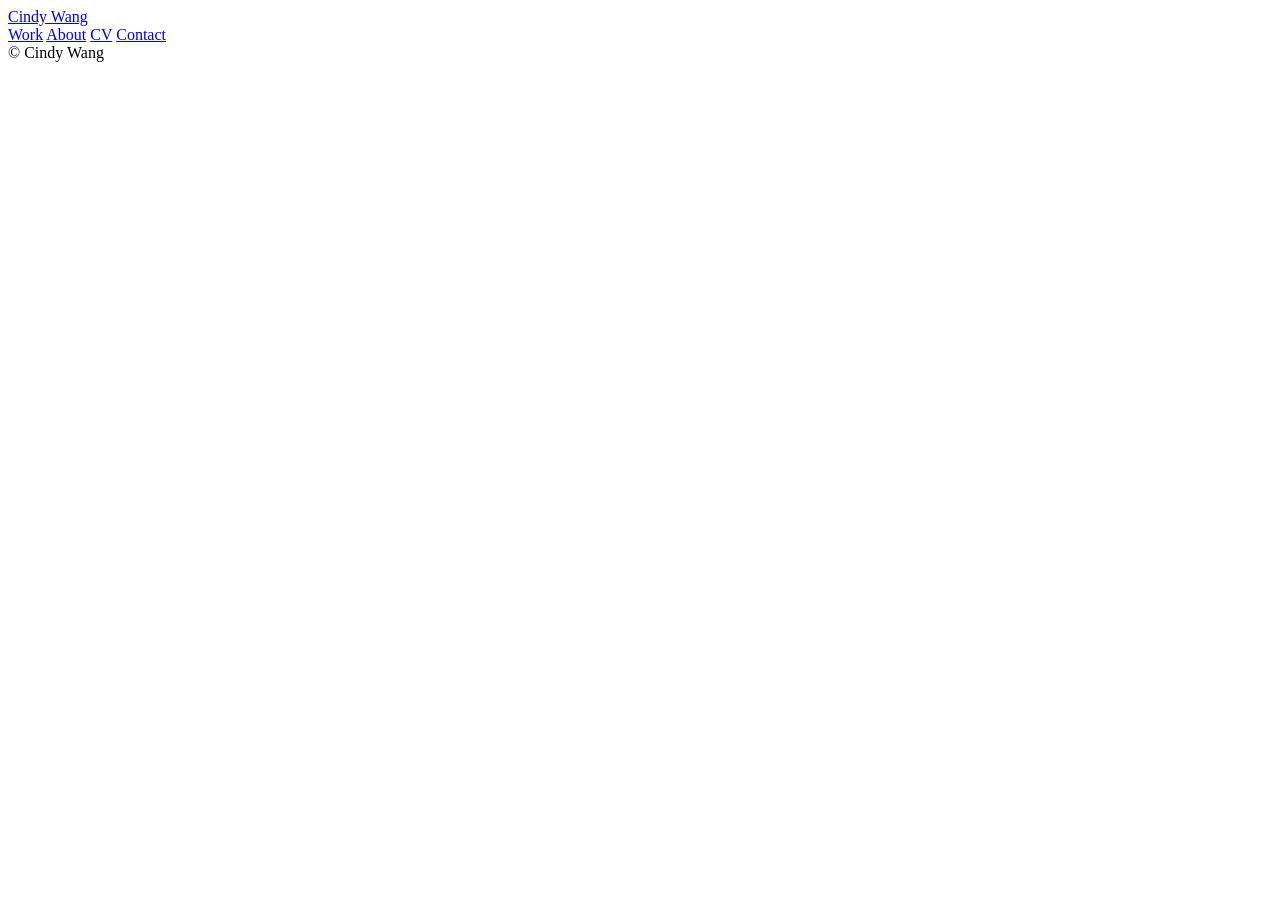
==== index.html @ 5b5d0449 "Rename cindy-wang-portfolio/index.html to index.html" ====
<!doctype html>
<html lang="en">
<head>
  <meta charset="utf-8">
  <meta name="viewport" content="width=device-width, initial-scale=1">
  <meta name="description" content="Cindy Wang — paintings and drawings.">
  <title>Cindy Wang — Work</title>
  <link rel="stylesheet" href="style.css">
</head>
<body>
  <header class="site-header">
    <a class="site-name" href="#work">Cindy Wang</a>
    <nav aria-label="Main navigation">
      <a href="#work" data-page="work">Work</a>
      <a href="#about" data-page="about">About</a>
      <a href="#cv" data-page="cv">CV</a>
      <a href="#contact" data-page="contact">Contact</a>
    </nav>
  </header>
  <main id="content" tabindex="-1"></main>
  <footer>© <span id="year"></span> Cindy Wang</footer>
  <dialog id="viewer" aria-label="Artwork viewer">
    <button class="close" aria-label="Close image">×</button>
    <button class="previous" aria-label="Previous artwork">←</button>
    <div class="viewer-content"><img id="viewer-image" alt=""><p id="viewer-caption"></p></div>
    <button class="next" aria-label="Next artwork">→</button>
  </dialog>
  <script src="script.js"></script>
</body>
</html>
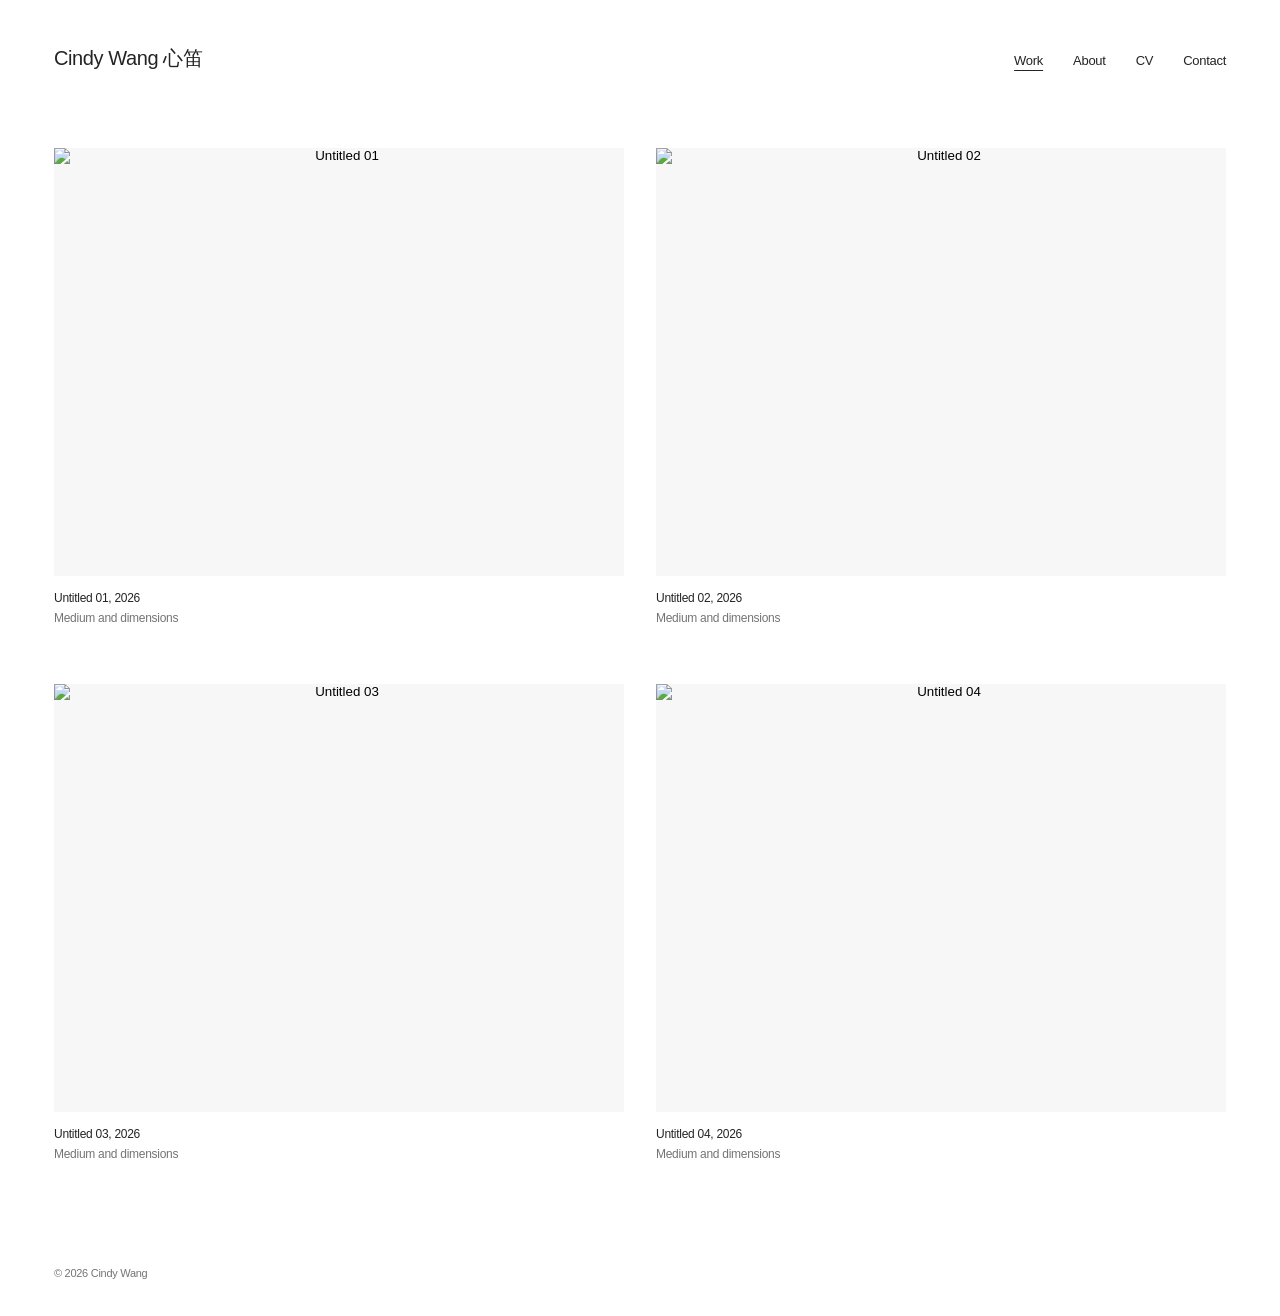
==== commit cf47f276: "Update title and site name to include 心笛" ====
--- a/index.html
+++ b/index.html
@@ -4,12 +4,12 @@
   <meta charset="utf-8">
   <meta name="viewport" content="width=device-width, initial-scale=1">
   <meta name="description" content="Cindy Wang — paintings and drawings.">
-  <title>Cindy Wang — Work</title>
+<title>Cindy Wang 心笛</title>
   <link rel="stylesheet" href="style.css">
 </head>
 <body>
   <header class="site-header">
-    <a class="site-name" href="#work">Cindy Wang</a>
+<a class="site-name" href="#work">Cindy Wang 心笛</a>
     <nav aria-label="Main navigation">
       <a href="#work" data-page="work">Work</a>
       <a href="#about" data-page="about">About</a>
--- a/style.css
+++ b/style.css
@@ -0,0 +1,262 @@
+
+:root {
+  color-scheme: light;
+  --ink: #242424;
+  --muted: #747474;
+  --gap: 32px;
+}
+
+* {
+  box-sizing: border-box;
+}
+
+html {
+  scroll-behavior: smooth;
+}
+
+body {
+  margin: 0;
+  background: white;
+  color: var(--ink);
+  font-family: "Helvetica Neue", Helvetica, Arial, sans-serif;
+  font-size: 14px;
+  font-weight: 400;
+  line-height: 1.5;
+  letter-spacing: -0.02em;
+}
+
+a {
+  color: inherit;
+  text-decoration: none;
+}
+
+a:hover,
+a:focus-visible {
+  text-decoration: underline;
+  text-underline-offset: 4px;
+}
+
+/* HEADER */
+
+.site-header {
+  max-width: 1440px;
+  margin: auto;
+  padding: 43px 54px 75px;
+  display: flex;
+  justify-content: space-between;
+  gap: 24px;
+  align-items: baseline;
+}
+
+.site-name {
+  font-size: 20px;
+  font-weight: 400;
+  letter-spacing: -0.02em;
+}
+
+.site-header nav {
+  display: flex;
+  gap: 30px;
+  font-size: 13px;
+}
+
+.site-header nav a[aria-current=page] {
+  text-decoration: underline;
+  text-underline-offset: 5px;
+}
+
+/* MAIN CONTENT */
+
+main {
+  max-width: 1440px;
+  margin: auto;
+  padding: 0 54px;
+  min-height: 55vh;
+}
+
+/* ARTWORK GALLERY */
+
+.gallery {
+  display: grid;
+  grid-template-columns: repeat(2, minmax(0, 1fr));
+  gap: 56px var(--gap);
+}
+
+.artwork {
+  min-width: 0;
+}
+
+.artwork button {
+  border: 0;
+  background: transparent;
+  padding: 0;
+  width: 100%;
+  cursor: zoom-in;
+  display: block;
+}
+
+.artwork img {
+  display: block;
+  width: 100%;
+  height: auto;
+  aspect-ratio: 4/3;
+  object-fit: contain;
+  background: #f7f7f7;
+}
+
+.artwork .details {
+  font-size: 12px;
+  margin-top: 12px;
+  line-height: 1.7;
+}
+
+.artwork .details .secondary {
+  color: var(--muted);
+}
+
+/* ABOUT, CV, CONTACT */
+
+.text-page {
+  max-width: 620px;
+  line-height: 1.85;
+  font-size: 14px;
+}
+
+.text-page h1 {
+  font-size: 18px;
+  font-weight: 400;
+  margin: 0 0 26px;
+}
+
+.text-page p {
+  margin: 0 0 16px;
+}
+
+.text-page a {
+  text-decoration: underline;
+  text-underline-offset: 3px;
+}
+
+/* FOOTER */
+
+footer {
+  max-width: 1440px;
+  margin: 100px auto 0;
+  padding: 0 54px 35px;
+  font-size: 11px;
+  color: var(--muted);
+}
+
+/* ARTWORK IMAGE VIEWER */
+
+dialog {
+  position: fixed;
+  inset: 0;
+  border: 0;
+  padding: 45px 72px;
+  background: #fff;
+  max-width: none;
+  max-height: none;
+  width: 100vw;
+  height: 100vh;
+}
+
+dialog::backdrop {
+  background: rgba(255, 255, 255, 0.96);
+}
+
+.viewer-content {
+  height: 100%;
+  display: flex;
+  flex-direction: column;
+  align-items: center;
+  justify-content: center;
+  gap: 14px;
+}
+
+.viewer-content img {
+  max-width: 100%;
+  max-height: calc(100vh - 145px);
+  object-fit: contain;
+}
+
+.viewer-content p {
+  font-size: 12px;
+  color: var(--muted);
+  margin: 0;
+  text-align: center;
+}
+
+dialog button {
+  position: absolute;
+  border: 0;
+  background: transparent;
+  font: 22px Arial;
+  cursor: pointer;
+  color: var(--ink);
+  padding: 12px;
+}
+
+.close {
+  right: 22px;
+  top: 16px;
+}
+
+.previous {
+  left: 15px;
+  top: 50%;
+}
+
+.next {
+  right: 15px;
+  top: 50%;
+}
+
+/* MOBILE LAYOUT */
+
+@media (max-width: 700px) {
+  .site-header {
+    padding: 25px 22px 45px;
+    display: block;
+  }
+
+  .site-name {
+    display: block;
+    margin-bottom: 19px;
+  }
+
+  .site-header nav {
+    gap: 22px;
+    flex-wrap: wrap;
+  }
+
+  main {
+    padding: 0 22px;
+  }
+
+  .gallery {
+    grid-template-columns: 1fr;
+    gap: 42px;
+  }
+
+  .artwork img {
+    aspect-ratio: auto;
+  }
+
+  footer {
+    padding: 0 22px 25px;
+    margin-top: 70px;
+  }
+
+  dialog {
+    padding: 65px 35px;
+  }
+
+  .previous {
+    left: 0;
+  }
+
+  .next {
+    right: 0;
+  }
+}
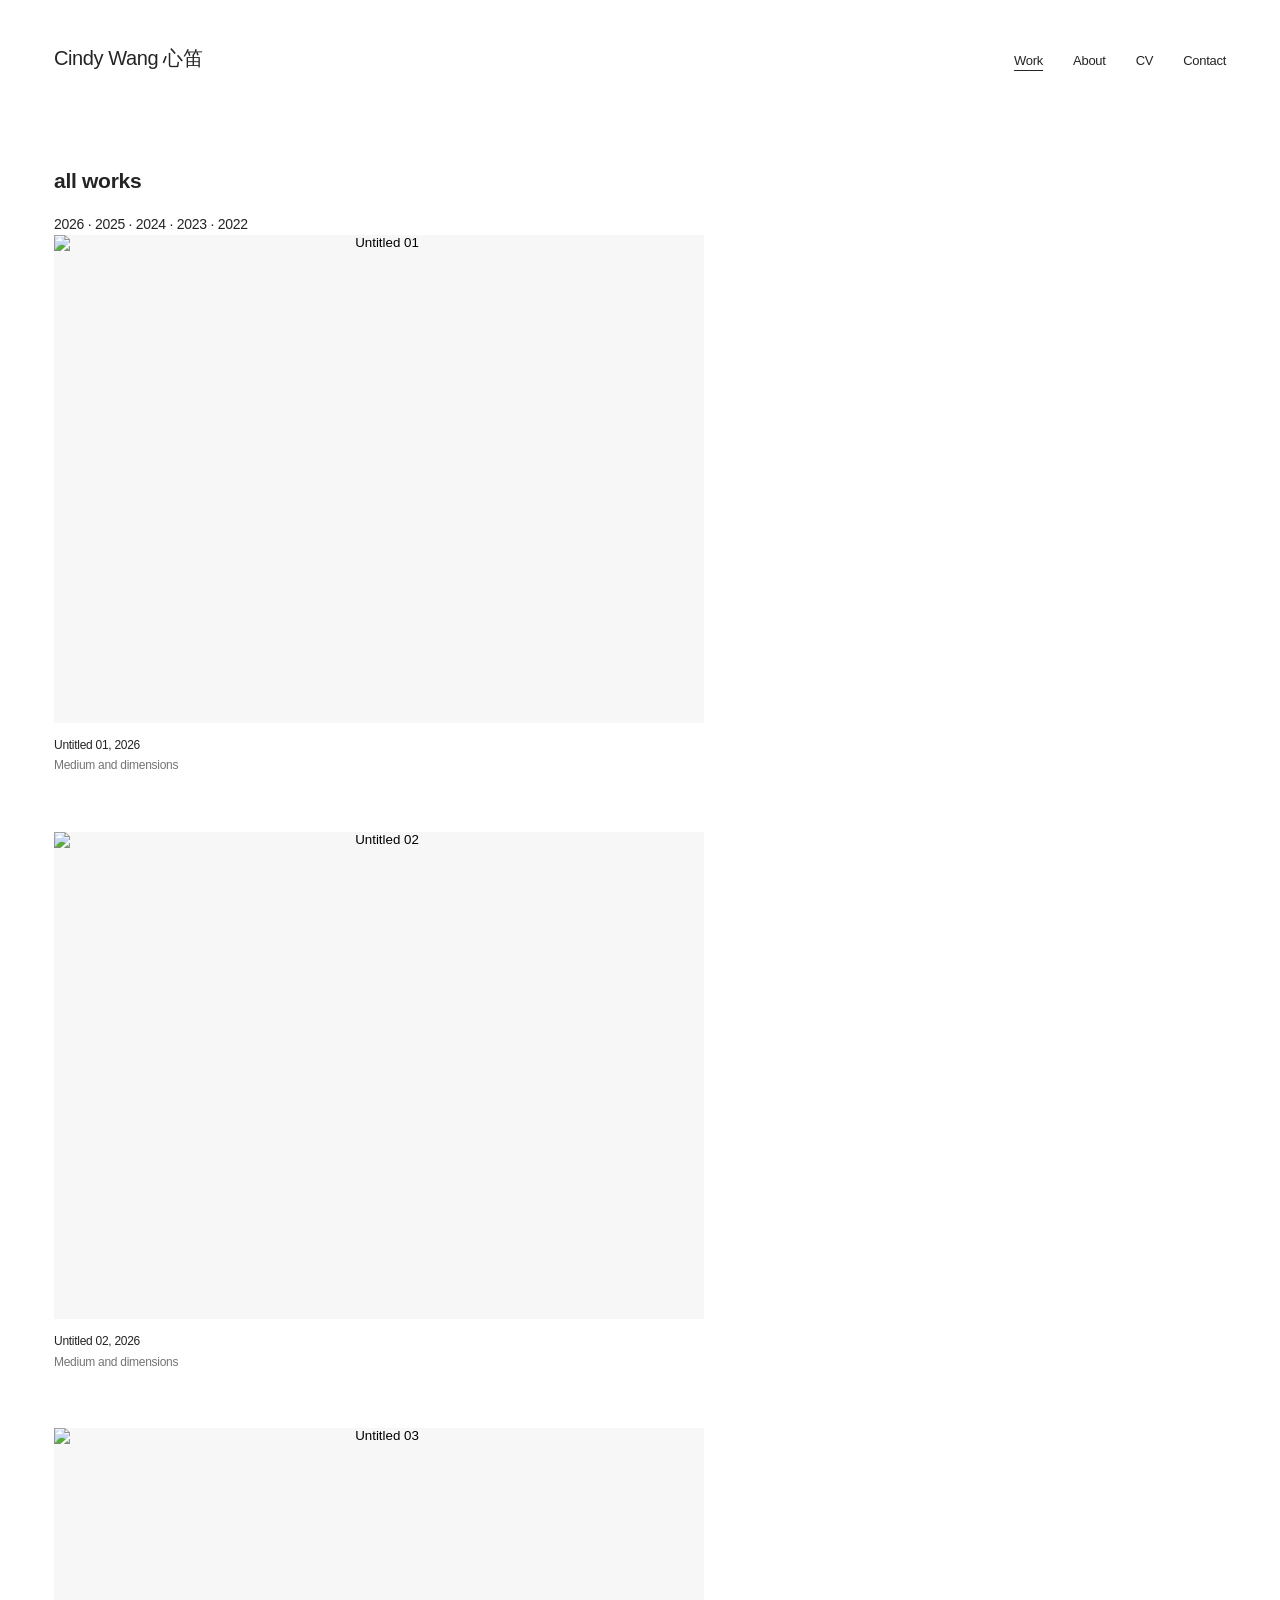
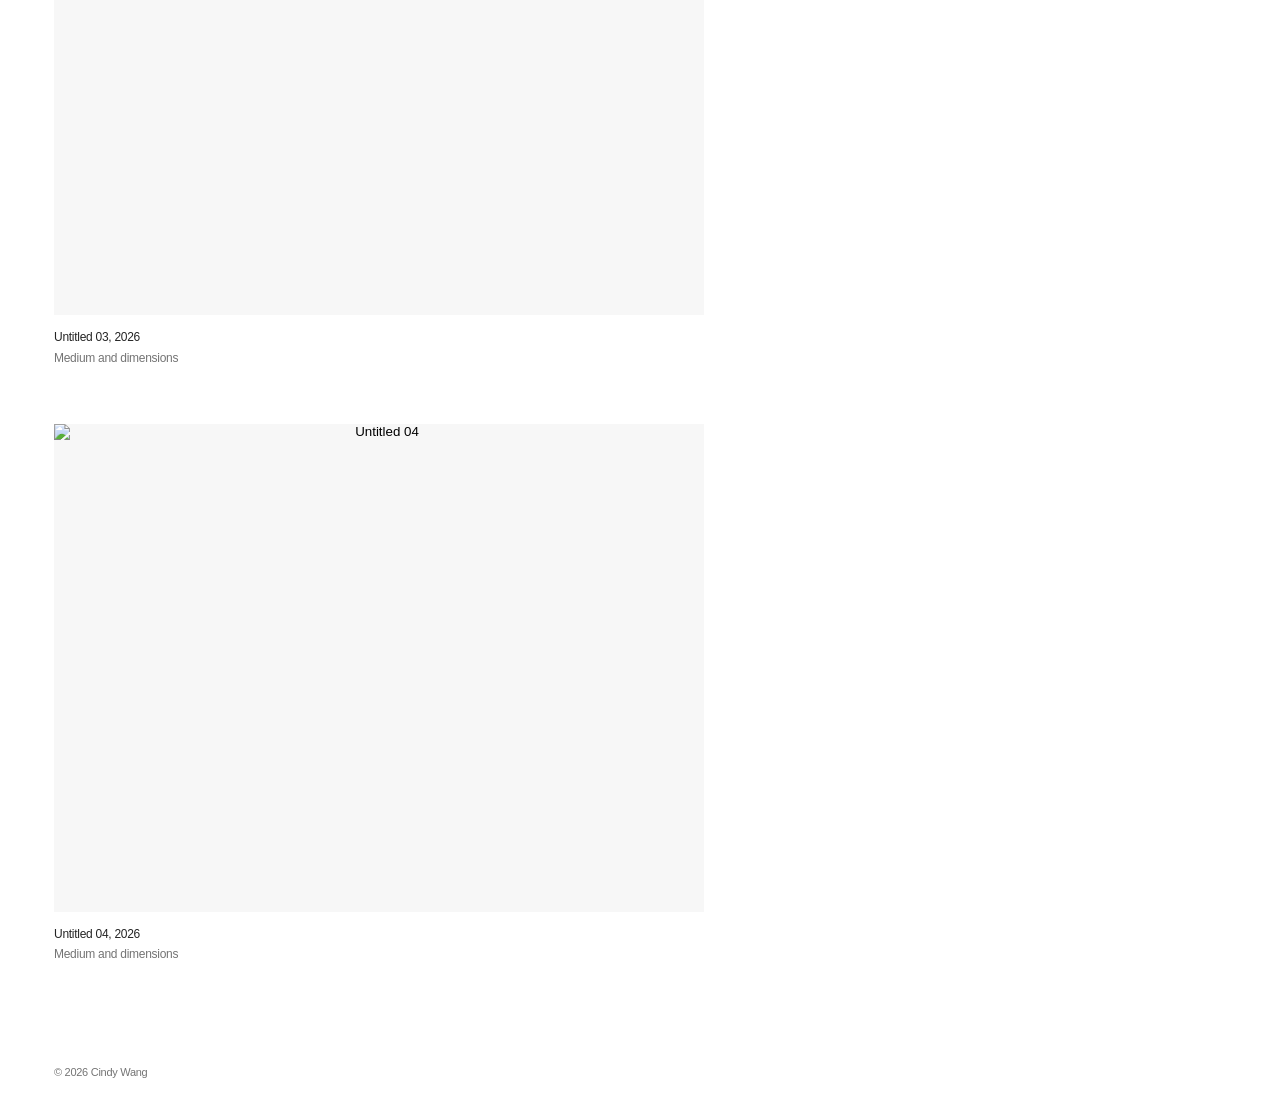
==== commit e374f774: "Enhance main layout with work index section Added a work index section with navigation for years." ====
--- a/index.html
+++ b/index.html
@@ -17,7 +17,25 @@
       <a href="#contact" data-page="contact">Contact</a>
     </nav>
   </header>
-  <main id="content" tabindex="-1"></main>
+ <main>
+  <section class="work-index" id="work-index">
+    <h1>all works</h1>
+
+    <nav class="year-nav" aria-label="Browse by year">
+      <a href="#work" data-year="2026">2026</a>
+      <span>·</span>
+      <a href="#work" data-year="2025">2025</a>
+      <span>·</span>
+      <a href="#work" data-year="2024">2024</a>
+      <span>·</span>
+      <a href="#work" data-year="2023">2023</a>
+      <span>·</span>
+      <a href="#work" data-year="2022">2022</a>
+    </nav>
+  </section>
+
+  <div id="content" tabindex="-1"></div>
+</main>
   <footer>© <span id="year"></span> Cindy Wang</footer>
   <dialog id="viewer" aria-label="Artwork viewer">
     <button class="close" aria-label="Close image">×</button>
--- a/style.css
+++ b/style.css
@@ -76,10 +76,12 @@
 
 /* ARTWORK GALLERY */
 
+
 .gallery {
   display: grid;
-  grid-template-columns: repeat(2, minmax(0, 1fr));
-  gap: 56px var(--gap);
+  grid-template-columns: 1fr;
+  gap: 56px;
+  max-width: 650px;
 }
 
 .artwork {
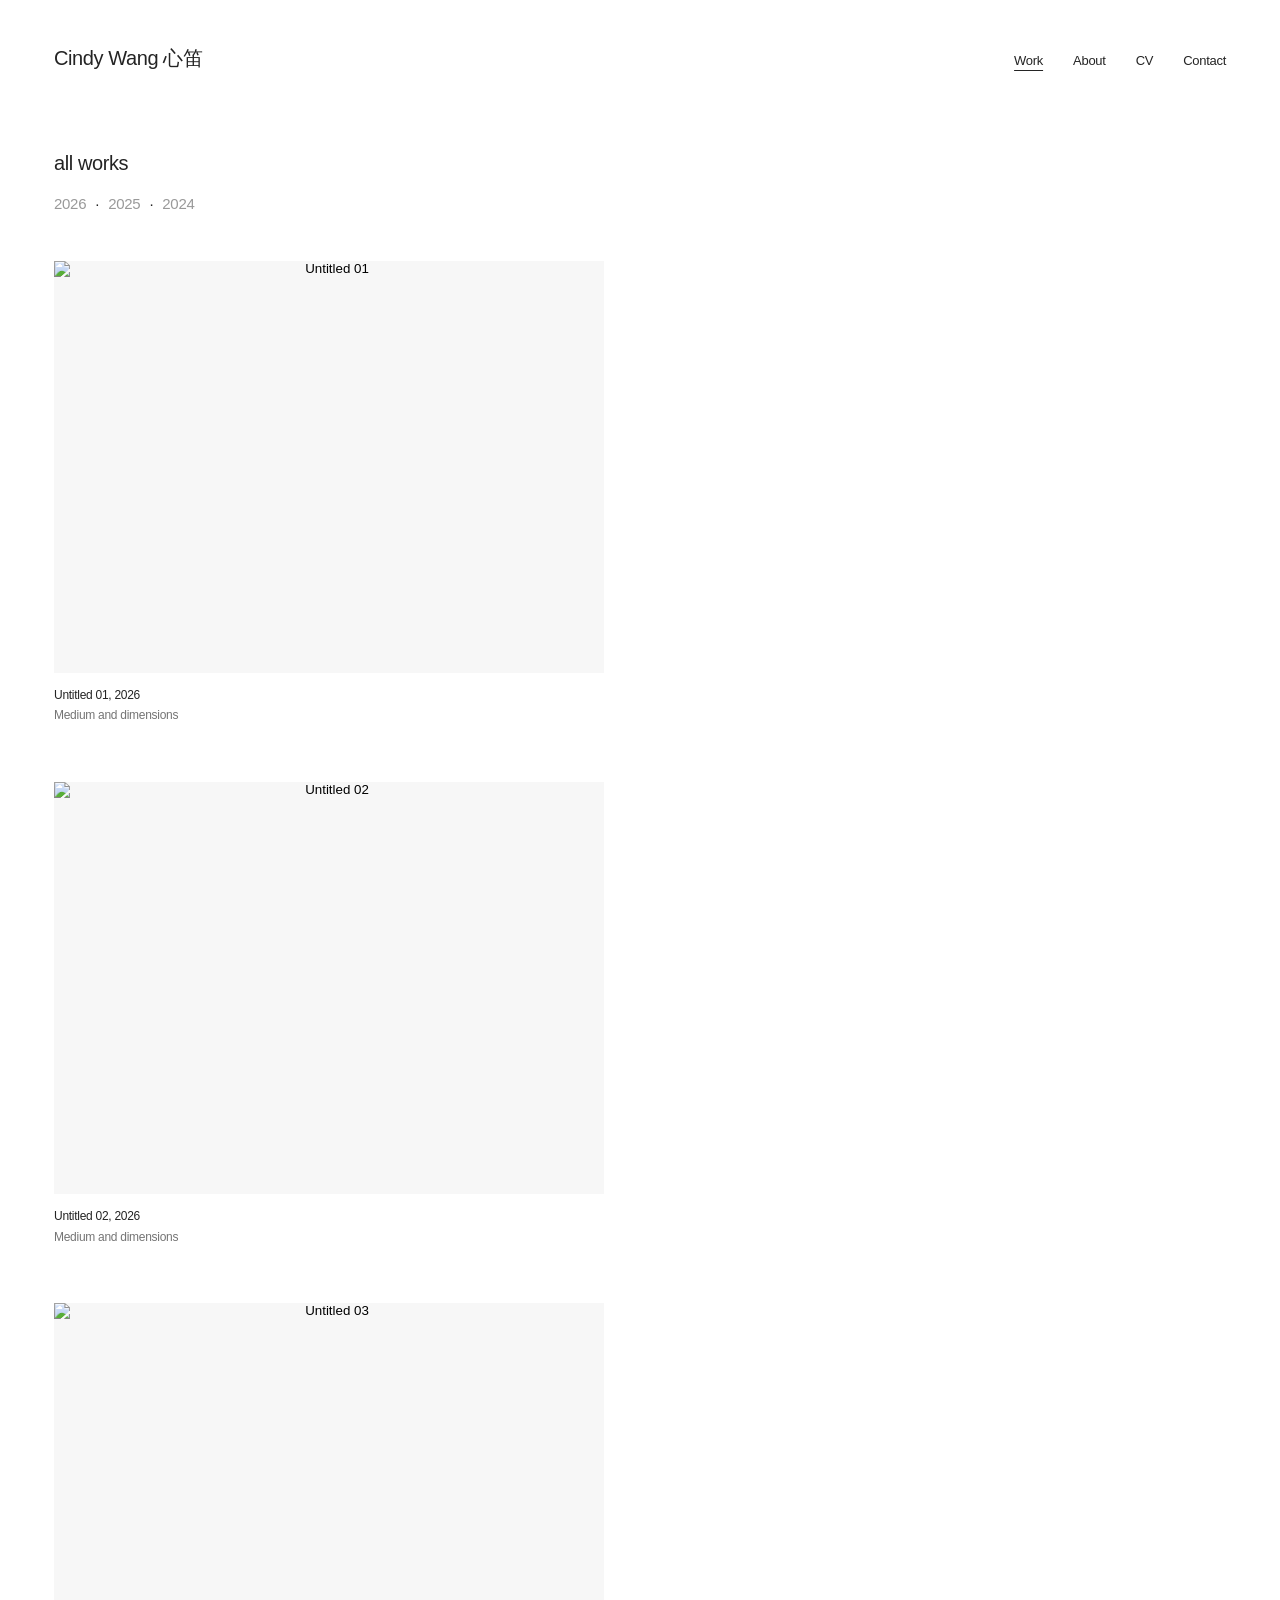
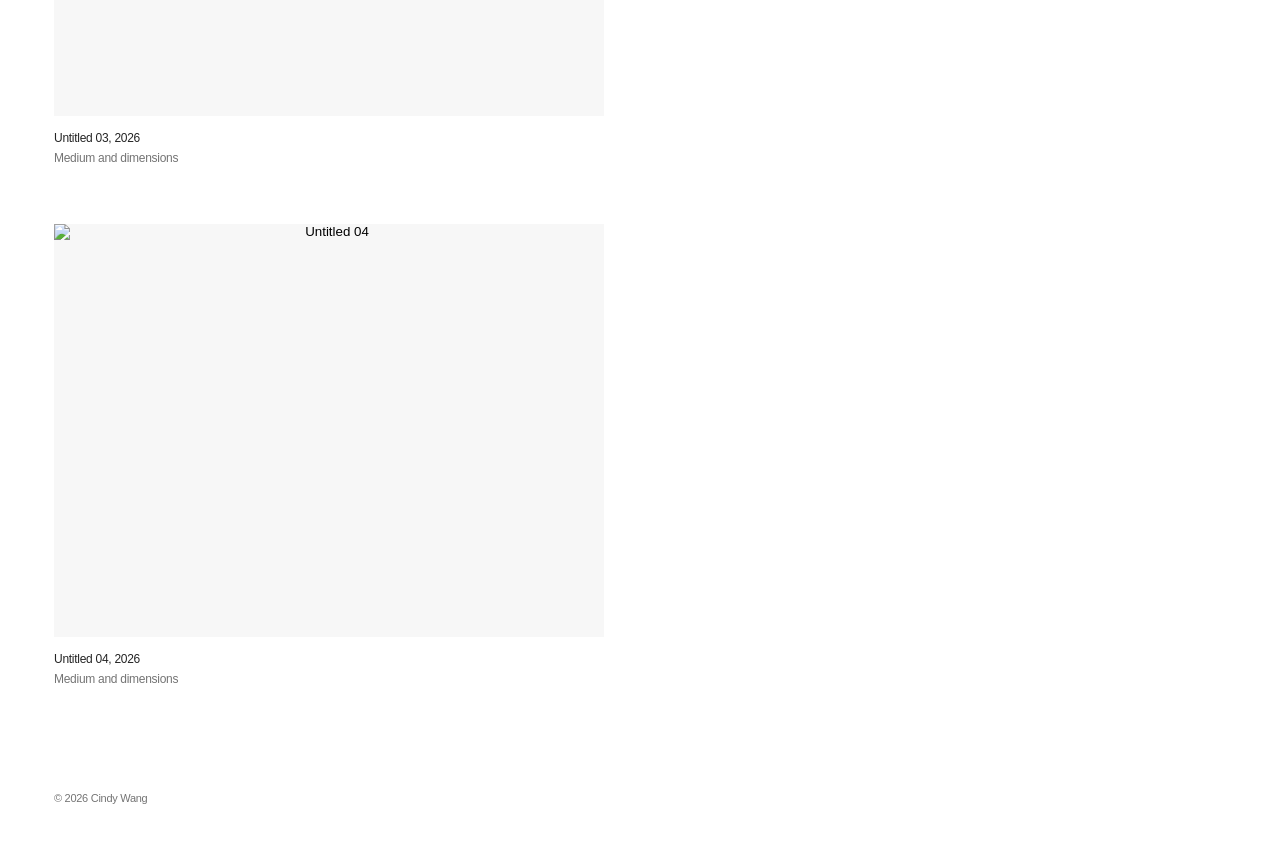
==== commit d11398e2: "Update year navigation in index.html Removed year navigation links for 2023 and 2022." ====
--- a/index.html
+++ b/index.html
@@ -21,17 +21,13 @@
   <section class="work-index" id="work-index">
     <h1>all works</h1>
 
-    <nav class="year-nav" aria-label="Browse by year">
-      <a href="#work" data-year="2026">2026</a>
-      <span>·</span>
-      <a href="#work" data-year="2025">2025</a>
-      <span>·</span>
-      <a href="#work" data-year="2024">2024</a>
-      <span>·</span>
-      <a href="#work" data-year="2023">2023</a>
-      <span>·</span>
-      <a href="#work" data-year="2022">2022</a>
-    </nav>
+<nav class="year-nav" aria-label="Browse by year">
+  <a href="#work" data-year="2026">2026</a>
+  <span>·</span>
+  <a href="#work" data-year="2025">2025</a>
+  <span>·</span>
+  <a href="#work" data-year="2024">2024</a>
+</nav>
   </section>
 
   <div id="content" tabindex="-1"></div>
--- a/style.css
+++ b/style.css
@@ -77,11 +77,14 @@
 /* ARTWORK GALLERY */
 
 
+
 .gallery {
   display: grid;
   grid-template-columns: 1fr;
   gap: 56px;
-  max-width: 650px;
+  max-width: 550px;
+  margin-left: 0;
+  margin-right: auto;
 }
 
 .artwork {
@@ -262,3 +265,37 @@
     right: 0;
   }
 }
+
+/* WORK INDEX */
+
+.work-index {
+  margin-bottom: 45px;
+}
+
+.work-index h1 {
+  font-size: 20px;
+  font-weight: 400;
+  letter-spacing: -0.02em;
+  margin: 0 0 15px;
+}
+
+.year-nav {
+  display: flex;
+  flex-wrap: wrap;
+  align-items: center;
+  gap: 9px;
+  font-size: 15px;
+}
+
+.year-nav a {
+  color: #999999;
+  text-decoration: none;
+}
+
+.year-nav a:hover {
+  color: #242424;
+}
+
+.year-nav span {
+  color: #242424;
+}
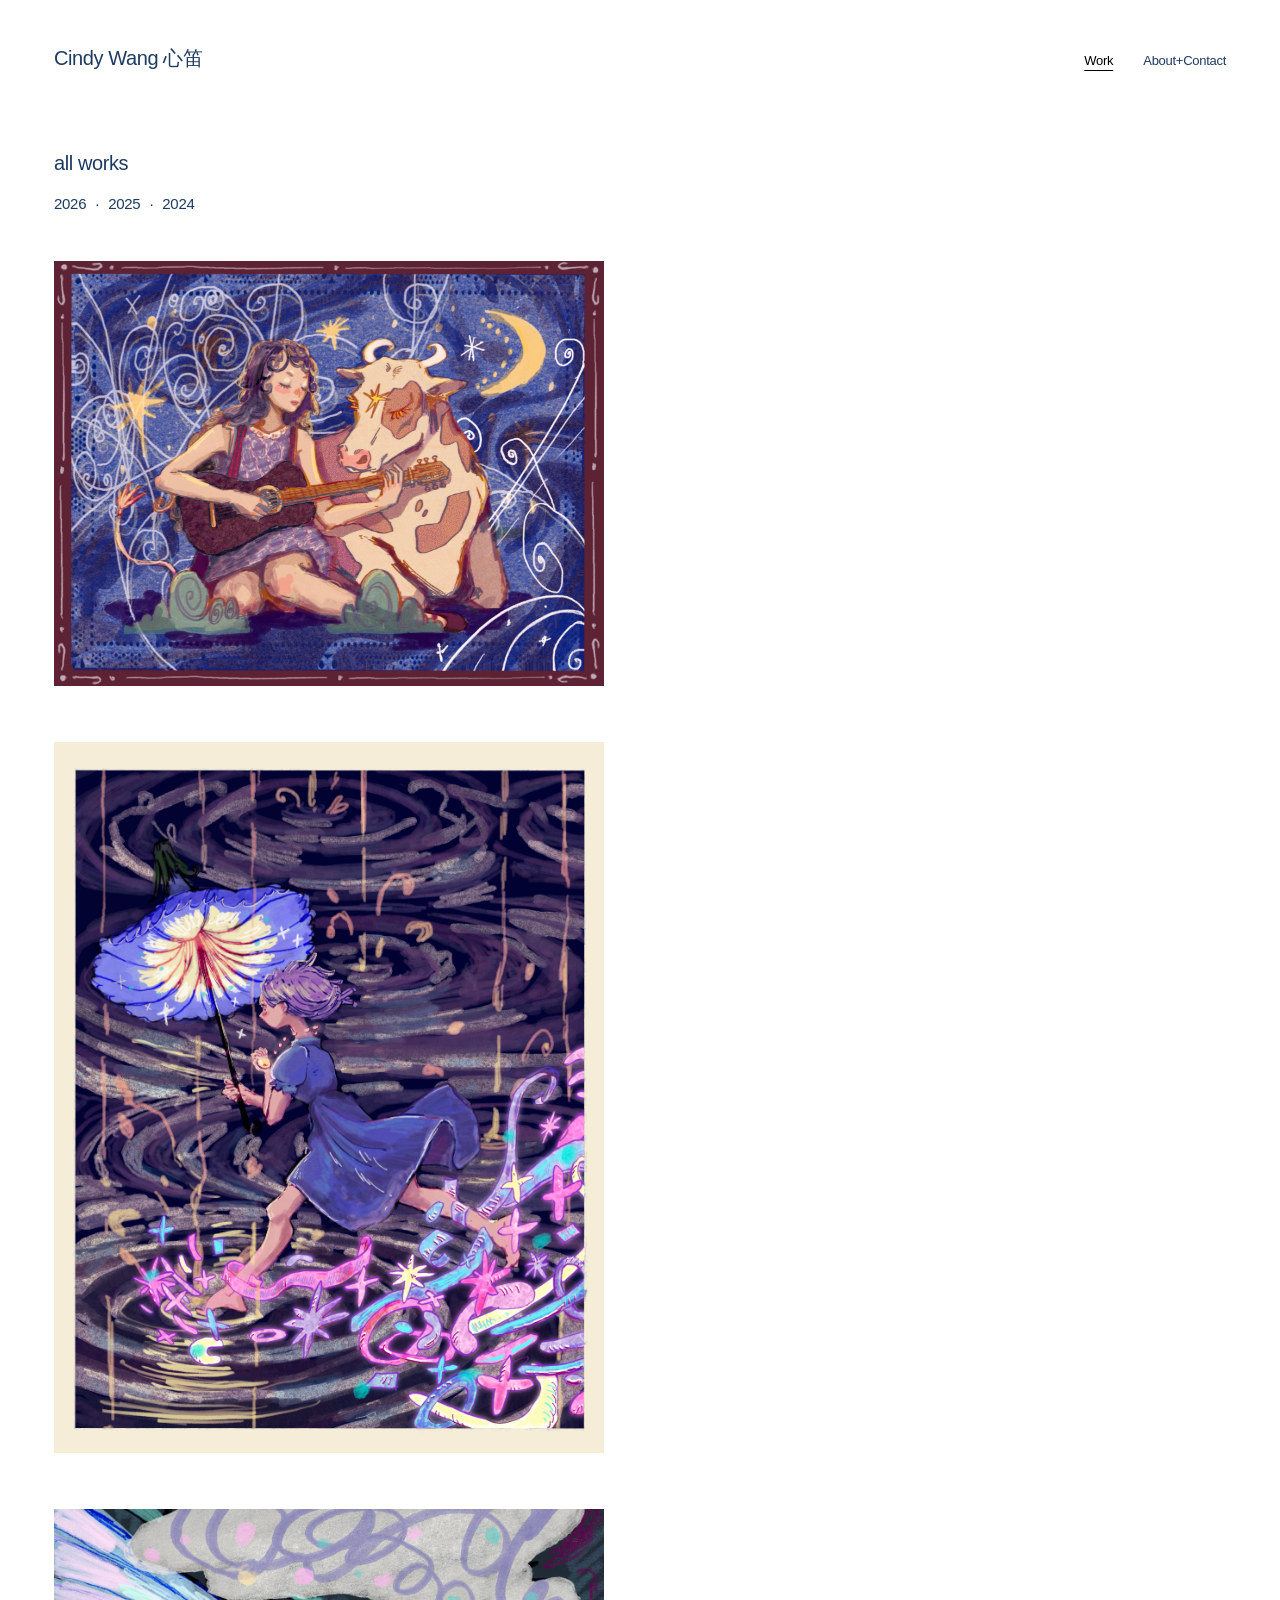
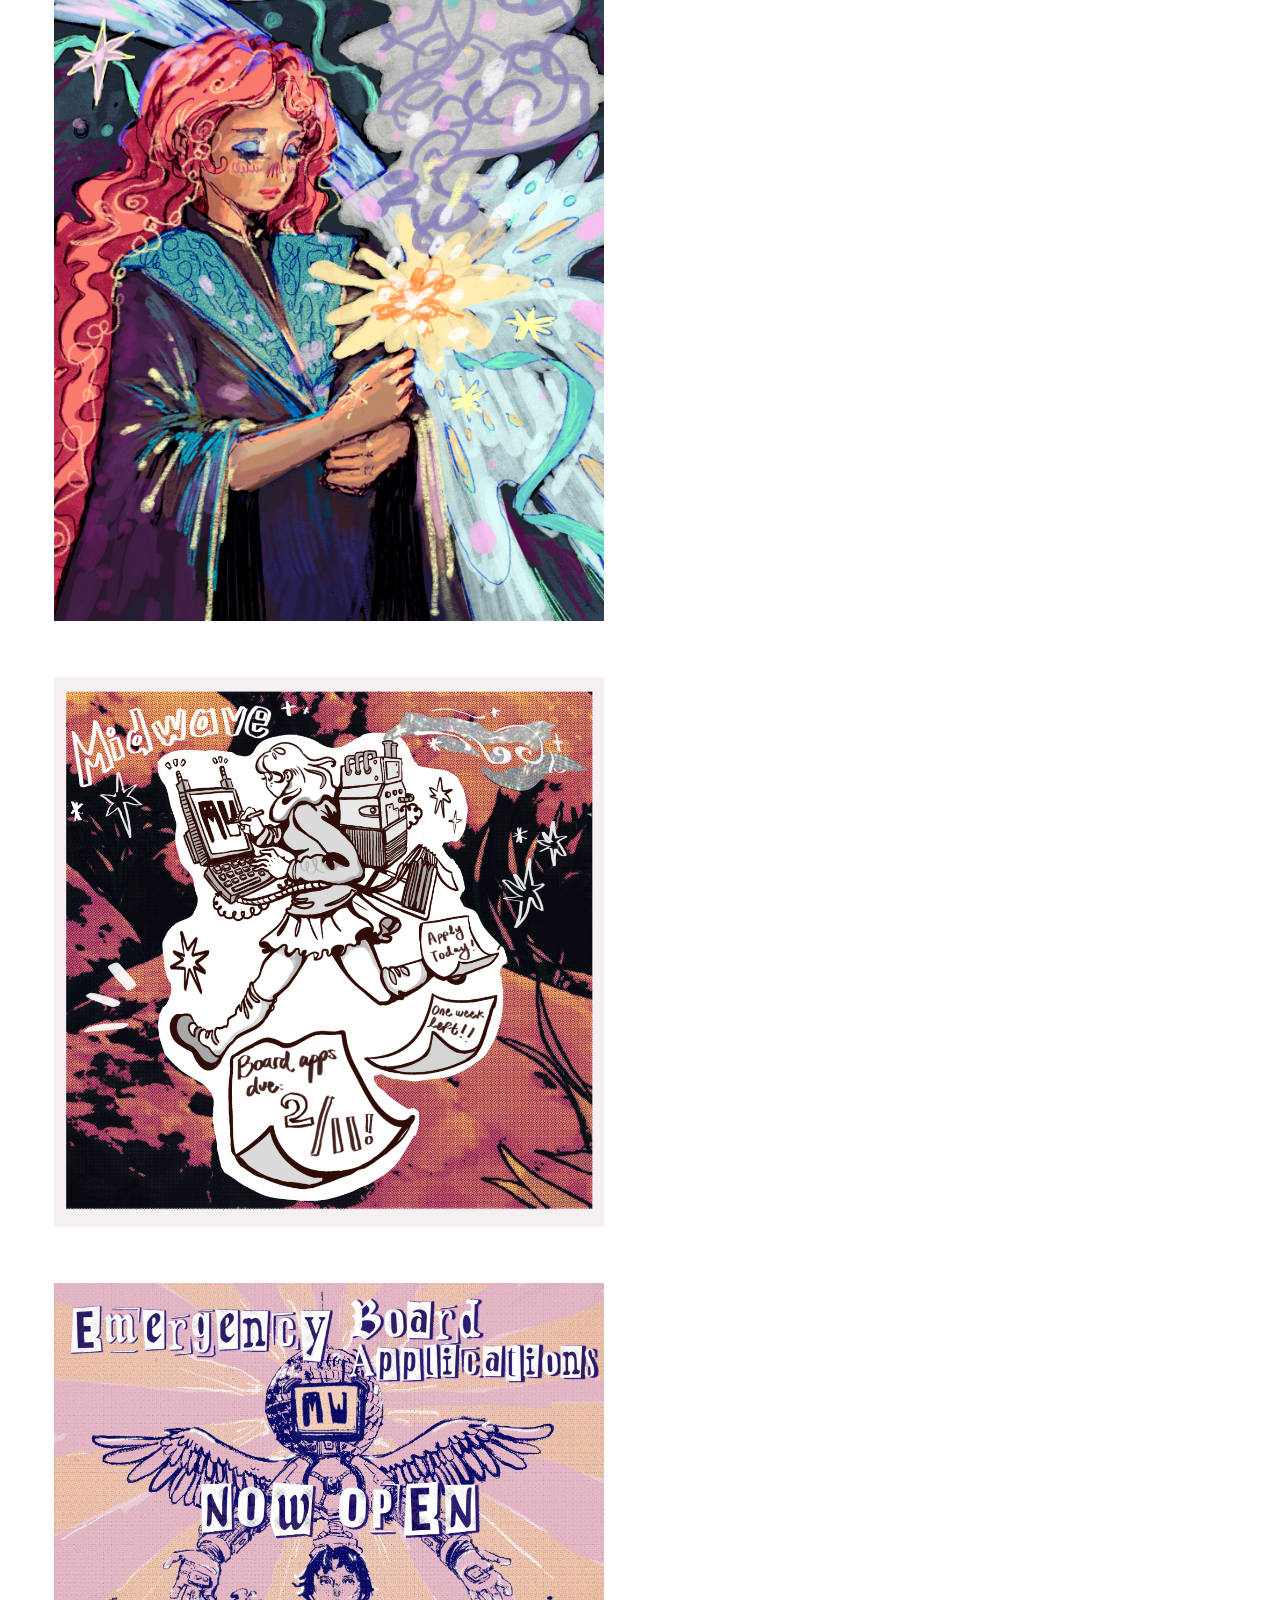
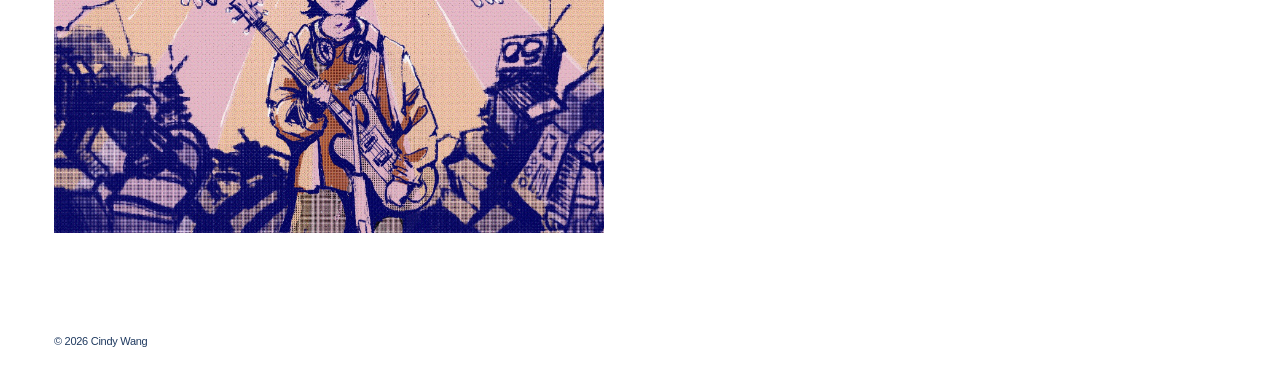
==== commit c25490d4: "Update navigation links in index.html Merged the 'About' and 'Contact' links into a single link." ====
--- a/index.html
+++ b/index.html
@@ -11,10 +11,8 @@
   <header class="site-header">
 <a class="site-name" href="#work">Cindy Wang 心笛</a>
     <nav aria-label="Main navigation">
-      <a href="#work" data-page="work">Work</a>
-      <a href="#about" data-page="about">About</a>
-      <a href="#cv" data-page="cv">CV</a>
-      <a href="#contact" data-page="contact">Contact</a>
+<a href="#work" data-page="work">Work</a>
+<a href="#about" data-page="about">About+Contact</a>
     </nav>
   </header>
  <main>
--- a/style.css
+++ b/style.css
@@ -104,9 +104,9 @@
   display: block;
   width: 100%;
   height: auto;
-  aspect-ratio: 4/3;
+  aspect-ratio: auto;
   object-fit: contain;
-  background: #f7f7f7;
+  background: transparent;
 }
 
 .artwork .details {
@@ -299,3 +299,82 @@
 .year-nav span {
   color: #242424;
 }
+
+/* Hide year navigation on other pages */
+
+body:not(:has(#work-index)) .work-index {
+  display: none;
+}
+
+body:has(#content .text-page) .work-index {
+  display: none;
+}
+
+/* WEBSITE TEXT COLORS */
+
+:root {
+  --ink: #1F3A60;
+  --muted: #1F3A60;
+}
+
+/* All text */
+
+body {
+  color: #1F3A60;
+}
+
+/* All links */
+
+a,
+a:visited {
+  color: #1F3A60;
+}
+
+/* Hover, click, and keyboard focus */
+
+a:hover,
+a:active,
+a:focus-visible {
+  color: #000000;
+}
+
+/* Navigation links */
+
+.site-header nav a[aria-current="page"] {
+  color: #000000;
+}
+
+/* Year navigation */
+
+.year-nav a,
+.year-nav span {
+  color: #1F3A60;
+}
+
+.year-nav a:hover,
+.year-nav a:active,
+.year-nav a:focus-visible {
+  color: #000000;
+}
+
+/* Artwork descriptions and secondary text */
+
+.artwork .details,
+.artwork .details .secondary,
+.text-page,
+footer,
+.viewer-content p {
+  color: #1F3A60;
+}
+
+/* Artwork viewer buttons */
+
+dialog button {
+  color: #1F3A60;
+}
+
+dialog button:hover,
+dialog button:active {
+  color: #000000;
+}
+
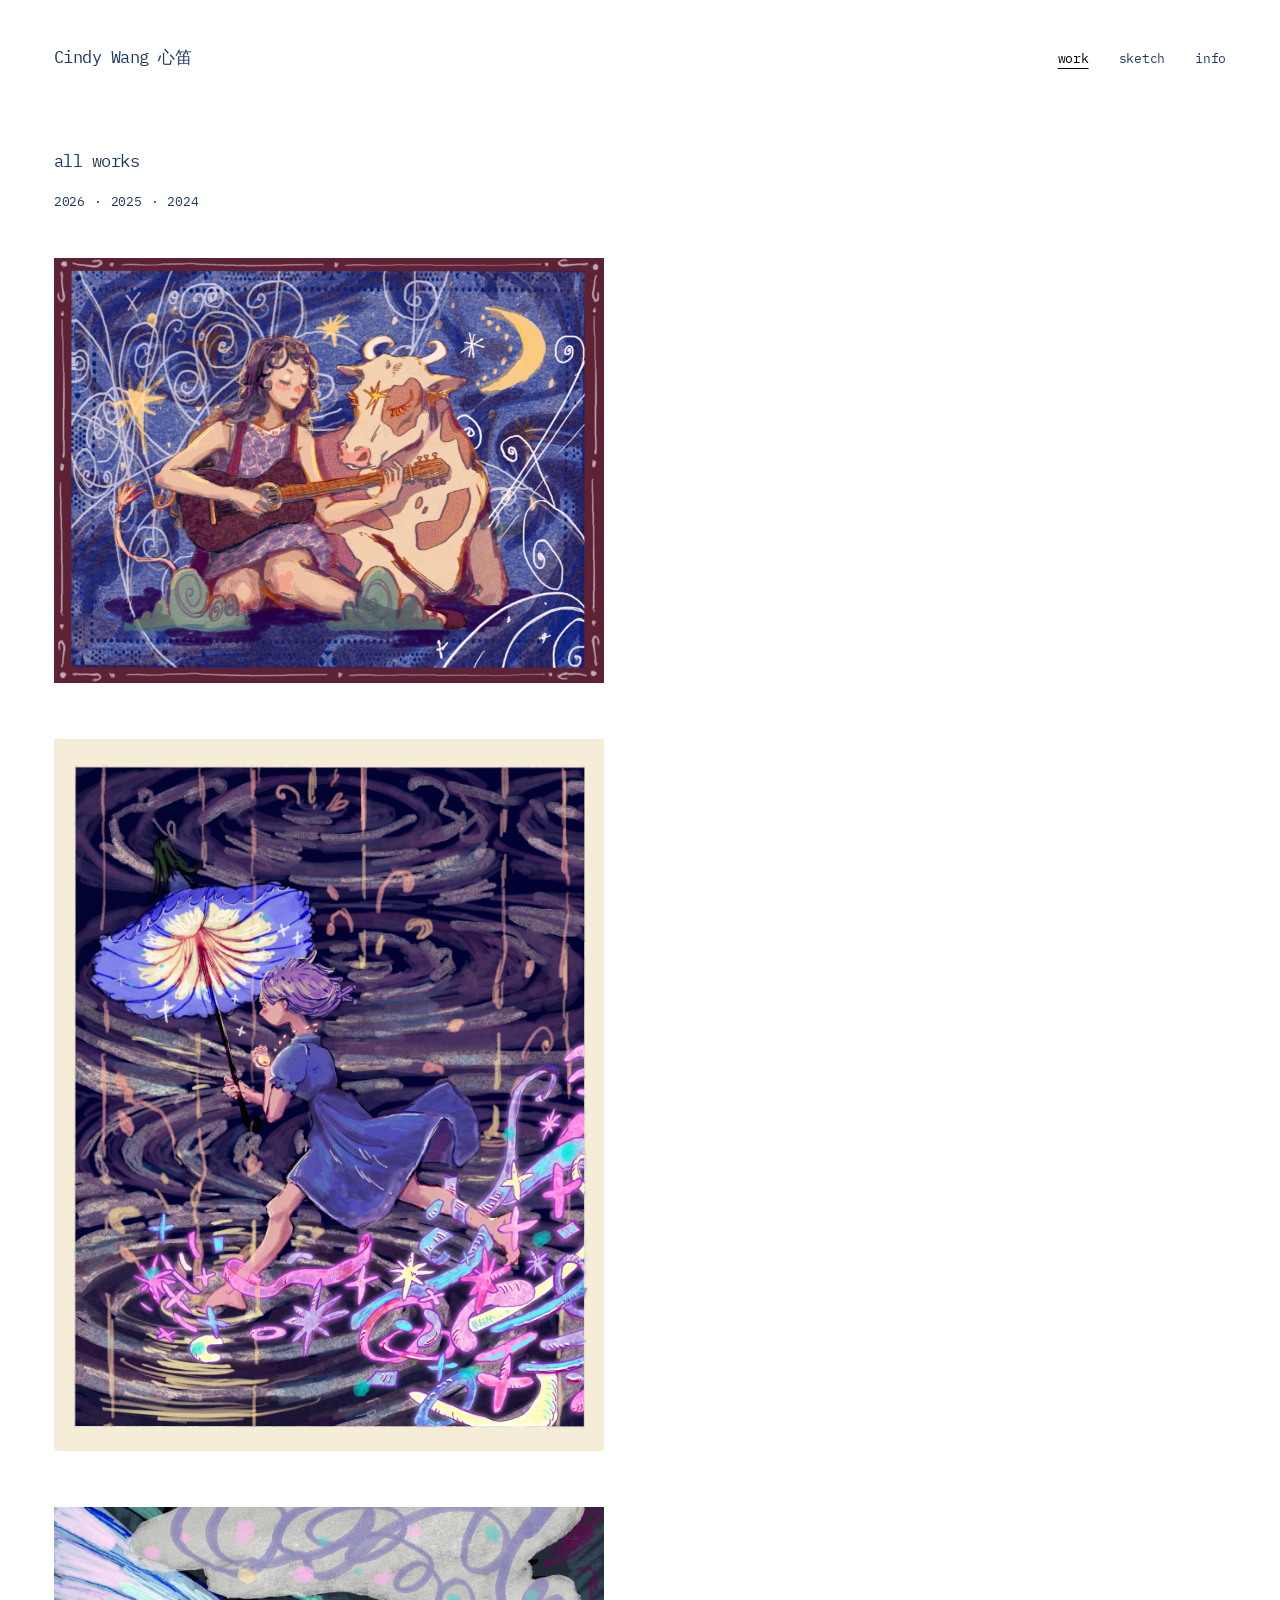
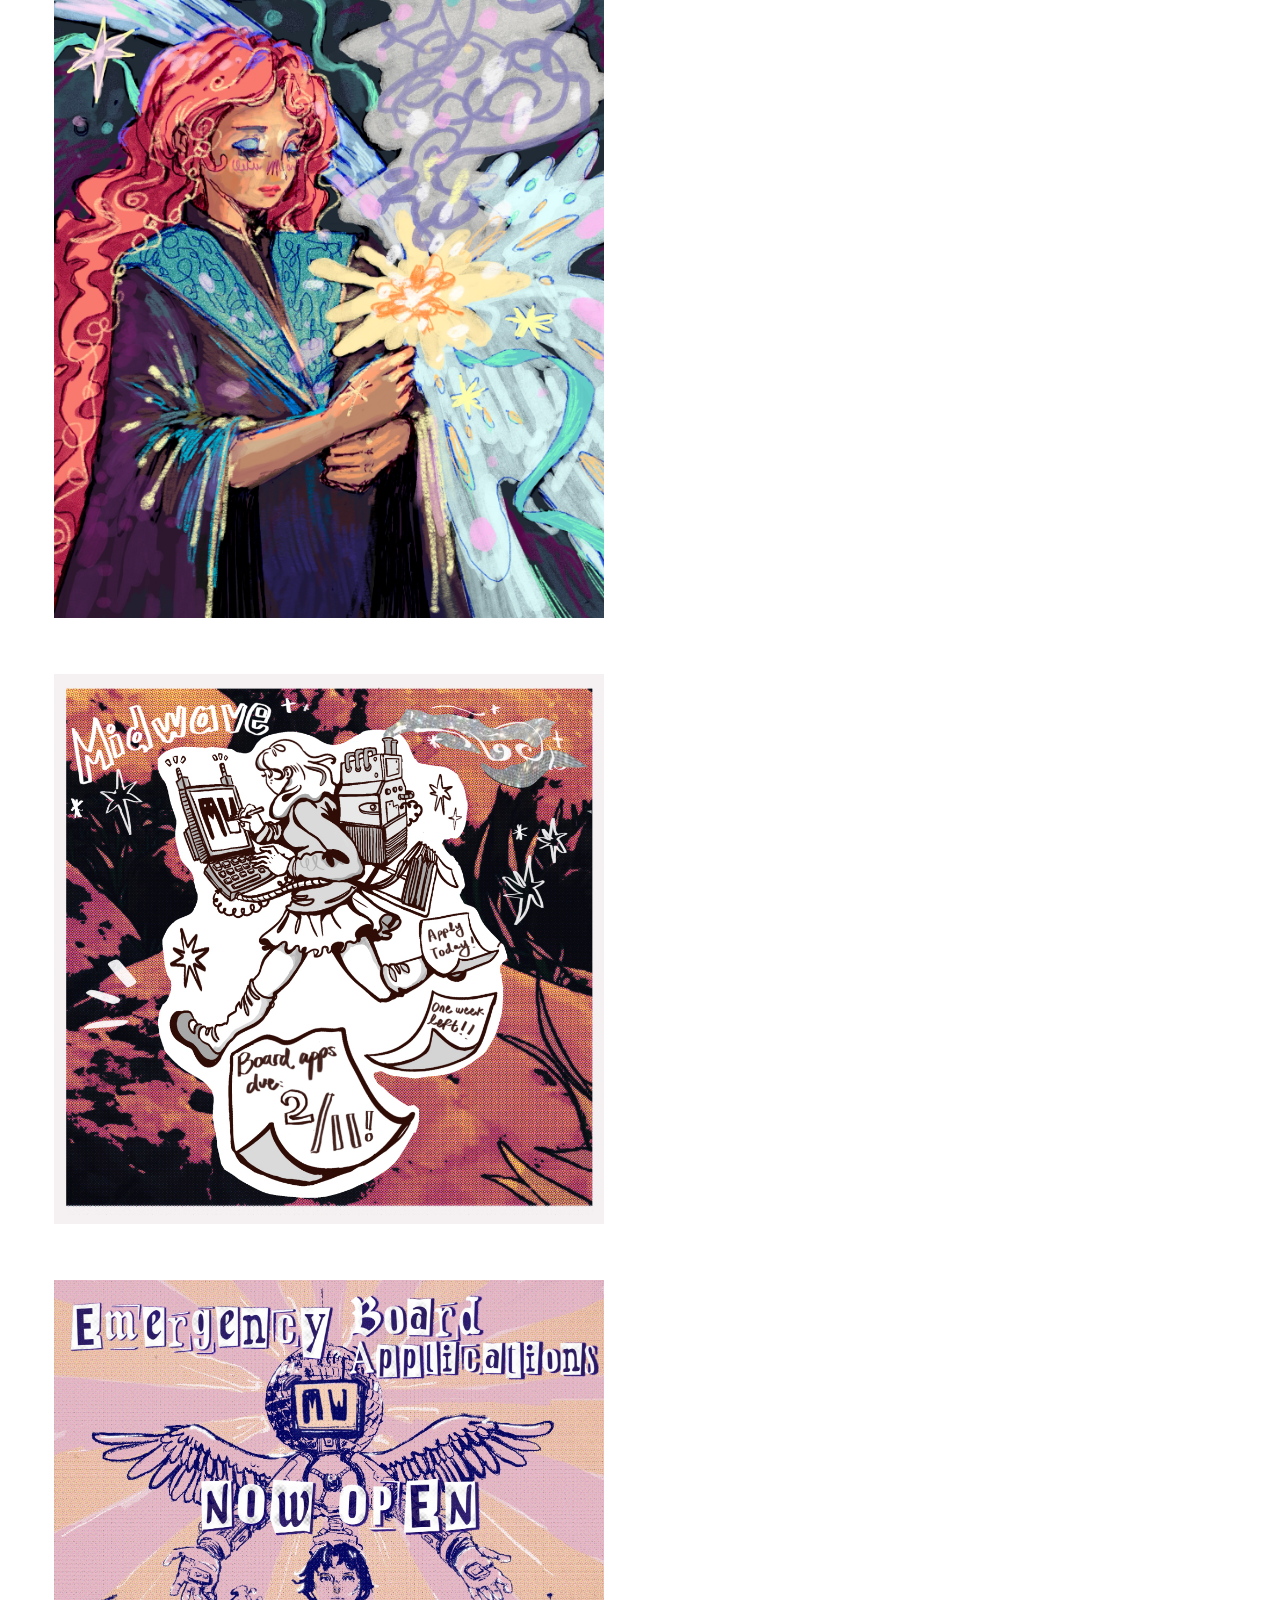
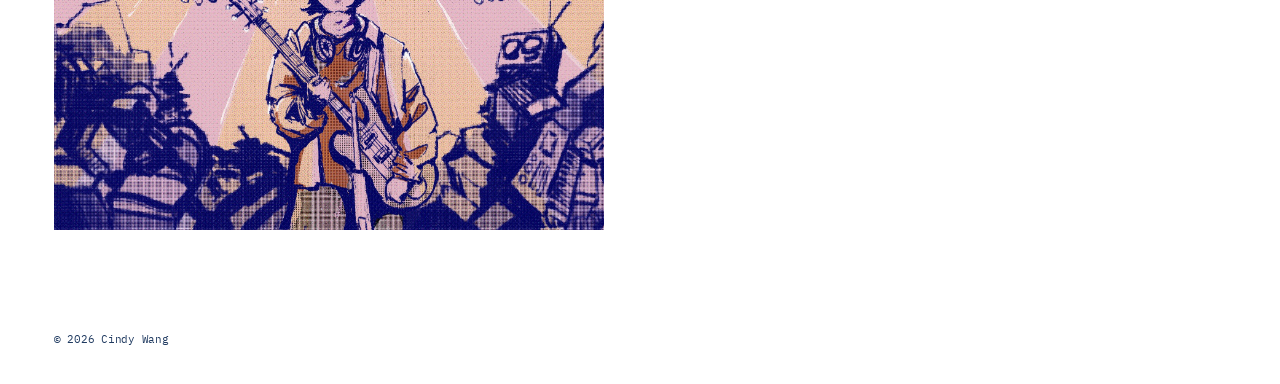
==== commit aee1d735: "Update navigation links in index.html" ====
--- a/index.html
+++ b/index.html
@@ -11,8 +11,10 @@
   <header class="site-header">
 <a class="site-name" href="#work">Cindy Wang 心笛</a>
     <nav aria-label="Main navigation">
-<a href="#work" data-page="work">Work</a>
-<a href="#about" data-page="about">About+Contact</a>
+<a href="#work" data-page="work">work</a>
+<a href="#sketch" data-page="sketch">sketch</a>
+<a href="#about" data-page="about">info</a>
+
     </nav>
   </header>
  <main>
--- a/style.css
+++ b/style.css
@@ -1,3 +1,6 @@
+
+
+@import url('https://fonts.googleapis.com/css2?family=IBM+Plex+Mono:wght@400;500&display=swap');
 
 :root {
   color-scheme: light;
@@ -18,10 +21,10 @@
   margin: 0;
   background: white;
   color: var(--ink);
-  font-family: "Helvetica Neue", Helvetica, Arial, sans-serif;
-  font-size: 14px;
-  font-weight: 400;
-  line-height: 1.5;
+  font-family: 'IBM Plex Mono', monospace;
+  font-size: 13px;
+  font-weight: 400;
+  line-height: 1.7;
   letter-spacing: -0.02em;
 }
 
@@ -378,3 +381,42 @@
   color: #000000;
 }
 
+/* ARCHIVAL TYPOGRAPHY */
+
+.site-name {
+  font-family: 'IBM Plex Mono', monospace;
+  font-size: 17px;
+  font-weight: 400;
+  letter-spacing: -0.03em;
+}
+
+.site-header nav {
+  font-family: 'IBM Plex Mono', monospace;
+  font-size: 13px;
+}
+
+.work-index h1 {
+  font-family: 'IBM Plex Mono', monospace;
+  font-size: 17px;
+  font-weight: 400;
+  letter-spacing: -0.03em;
+}
+
+.year-nav {
+  font-family: 'IBM Plex Mono', monospace;
+  font-size: 13px;
+}
+
+.artwork .details,
+.text-page,
+footer,
+.viewer-content p {
+  font-family: 'IBM Plex Mono', monospace;
+}
+
+.text-page h1 {
+  font-size: 16px;
+  font-weight: 400;
+}
+
+
